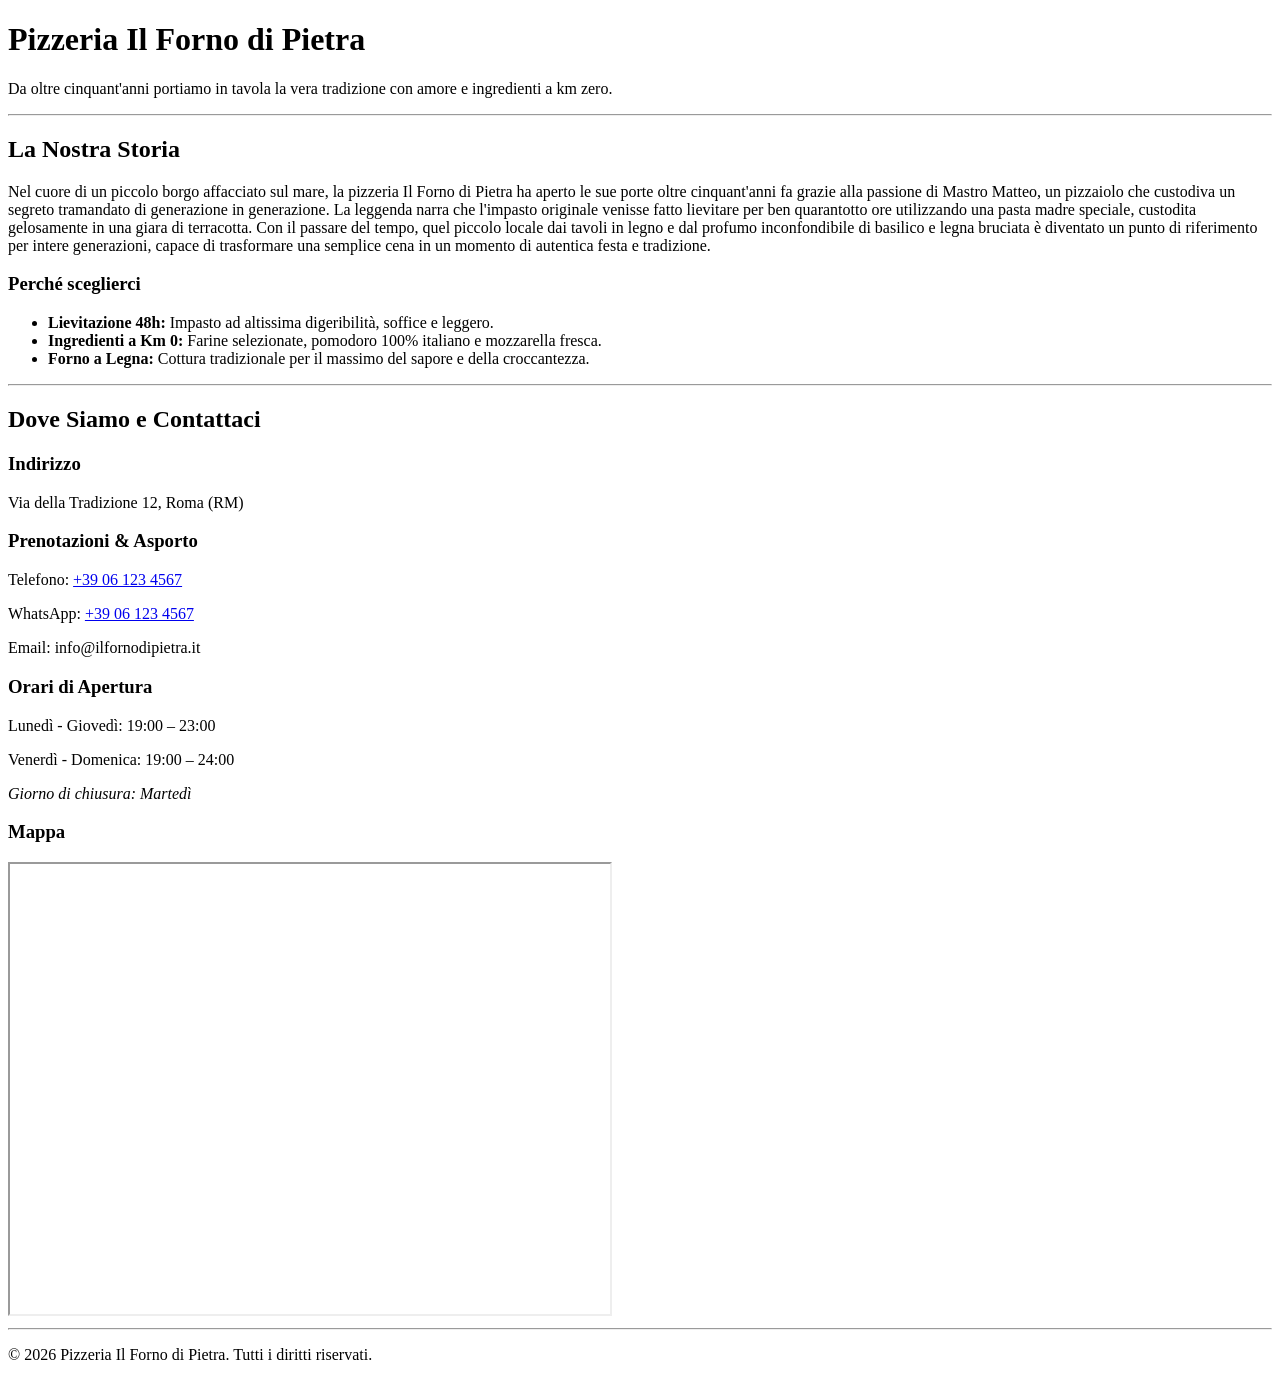
==== chisiamo.html @ 47b3f4b8 "Add files via upload Ho impostato il body in questo modo, attendo feedback." ====
<!DOCTYPE html>
<html>
	<head>
	<meta charset="utf-8">
	<title>Chi Siamo</title>
	<link rel="stylesheet" href="./index.css">
	</head>
	<body>
	<h1>Pizzeria Il Forno di Pietra</h1>
	<p>Da oltre cinquant'anni portiamo in tavola la vera tradizione con amore e ingredienti a km zero.</p>

	<hr>
	
	<h2>La Nostra Storia</h2>
	<p>
		Nel cuore di un piccolo borgo affacciato sul mare, la pizzeria Il Forno di Pietra ha aperto le sue porte oltre cinquant'anni fa grazie alla passione di Mastro Matteo, un pizzaiolo che custodiva un segreto tramandato di generazione in generazione. La leggenda narra che l'impasto originale venisse fatto lievitare per ben quarantotto ore utilizzando una pasta madre speciale, custodita gelosamente in una giara di terracotta. Con il passare del tempo, quel piccolo locale dai tavoli in legno e dal profumo inconfondibile di basilico e legna bruciata è diventato un punto di riferimento per intere generazioni, capace di trasformare una semplice cena in un momento di autentica festa e tradizione.
	</p>
	  <h3>Perché sceglierci</h3>
	  <ul>
		<li><strong>Lievitazione 48h:</strong> Impasto ad altissima digeribilità, soffice e leggero.</li>
		<li><strong>Ingredienti a Km 0:</strong> Farine selezionate, pomodoro 100% italiano e mozzarella fresca.</li>
		<li><strong>Forno a Legna:</strong> Cottura tradizionale per il massimo del sapore e della croccantezza.</li>
	  </ul>

	  <hr>
	  
	  <h2>Dove Siamo e Contattaci</h2>

	  <h3>Indirizzo</h3>
	  <p>Via della Tradizione 12, Roma (RM)</p>

	  <h3>Prenotazioni & Asporto</h3>
	  <p>Telefono: <a href="tel:+39061234567">+39 06 123 4567</a></p>
	  <p>WhatsApp: <a href="https://wa.me/39061234567">+39 06 123 4567</a></p>
	  <p>Email: info@ilfornodipietra.it</p>

	  <h3>Orari di Apertura</h3>
	  <p>Lunedì - Giovedì: 19:00 – 23:00</p>
	  <p>Venerdì - Domenica: 19:00 – 24:00</p>
	  <p><em>Giorno di chiusura: Martedì</em></p>

	  <h3>Mappa</h3>
	  <iframe 
		src="https://www.google.com/maps/embed?pb=!1m18!1m12!1m3!1d2969.886022833116!2d12.4922309!3d41.8902102!2m3!1f0!2f0!3f0!3m2!1i1024!2i768!4f13.1!3m3!1m2!1s0x132f61b6532013ad%3A0x28f10dd4090b8480!2sColosseo!5e0!3m2!1sit!2sit!4v1680000000000!5m2!1sit!2sit" 
		width="600" 
		height="450" 
		loading="lazy">
	  </iframe>

	  <hr>

	  <p>&copy; 2026 Pizzeria Il Forno di Pietra. Tutti i diritti riservati.</p>
	
	</body>
</html>
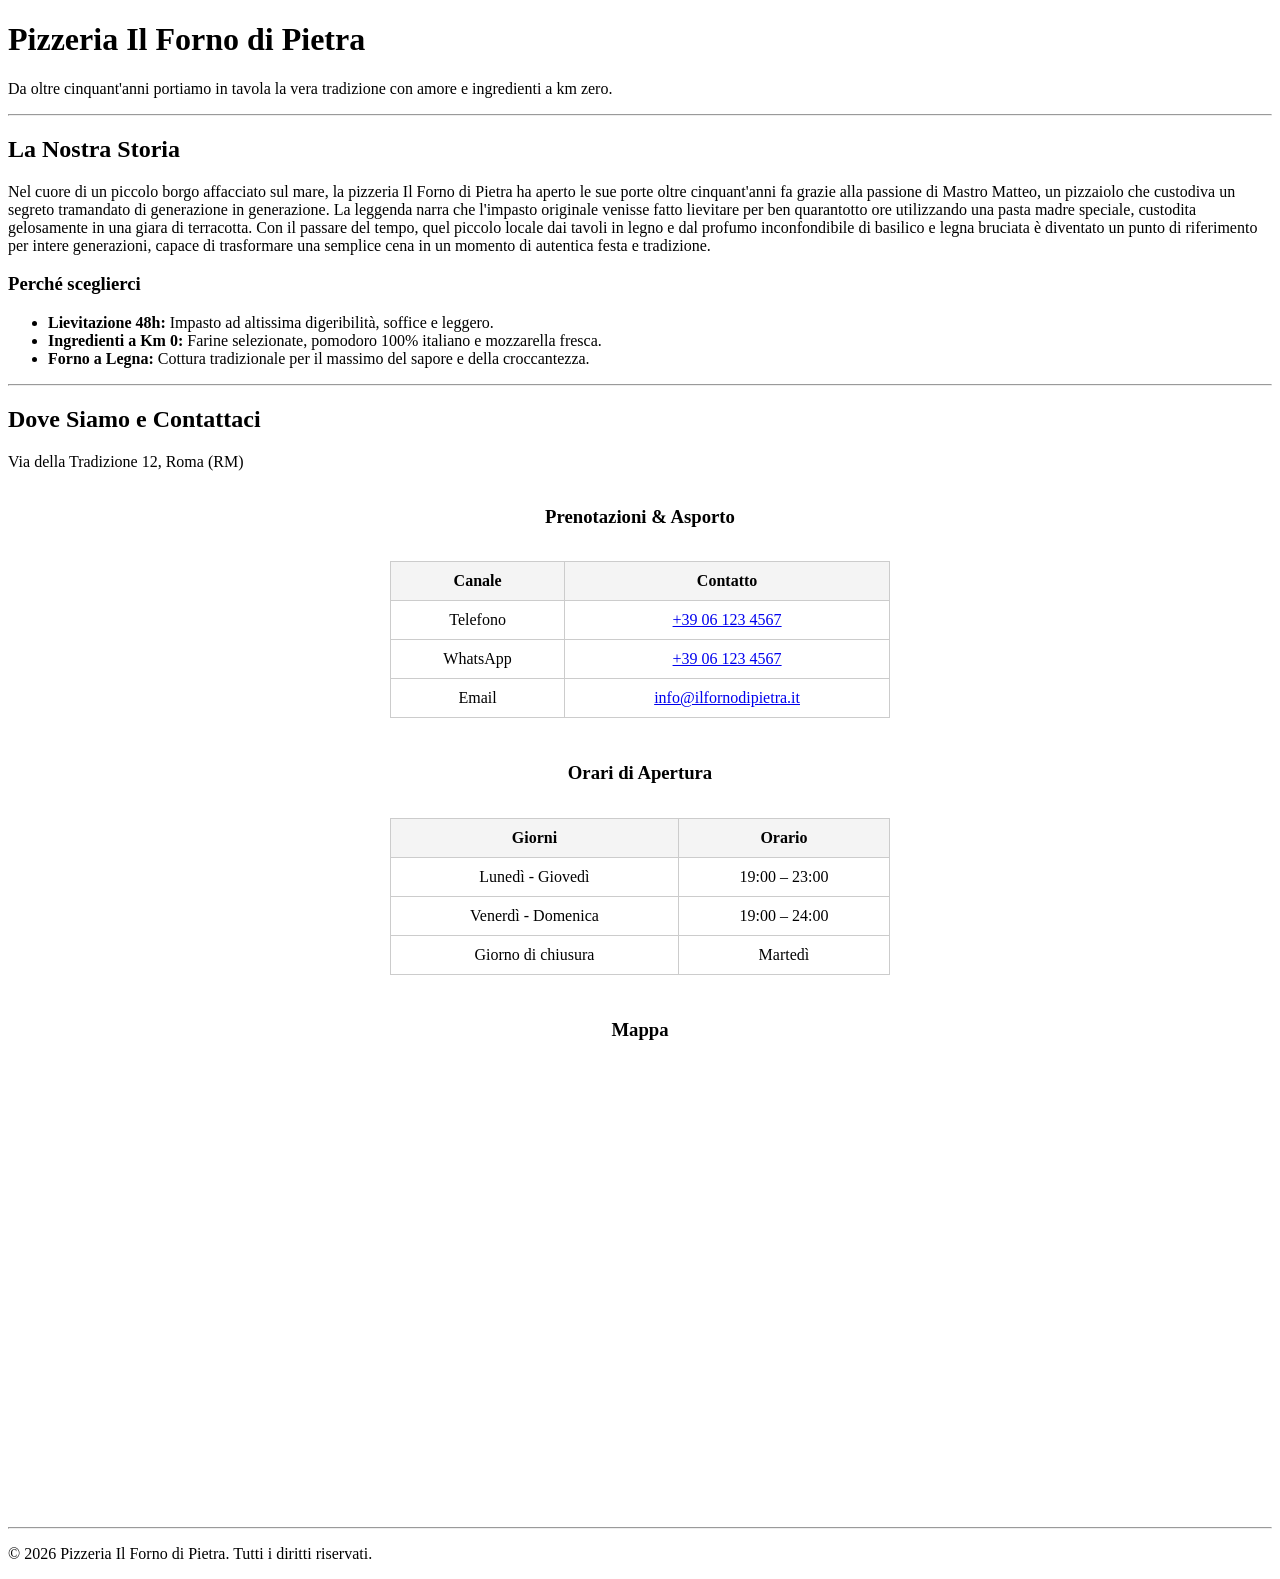
==== commit 78fb7385: "Update 'Chi Siamo' layout e  il contenuto Aggiunte le tabelle dei contatti e degli orari di apertura" ====
--- a/chisiamo.html
+++ b/chisiamo.html
@@ -1,55 +1,126 @@
 <!DOCTYPE html>
-<html>
+<html lang="it">
 	<head>
-	<meta charset="utf-8">
-	<title>Chi Siamo</title>
-	<link rel="stylesheet" href="./index.css">
+		<meta charset="utf-8">
+		<title>Chi Siamo</title>
+		<link rel="stylesheet" href="./index.css">
+		<style>
+			.center-content {
+				display: flex;
+				flex-direction: column;
+				align-items: center;
+				text-align: center;
+			}
+
+			table {
+				border-collapse: collapse;
+				margin: 15px 0 25px 0;
+				width: 100%;
+				max-width: 500px;
+			}
+
+			th, td {
+				border: 1px solid #ccc;
+				padding: 10px;
+				text-align: center;
+			}
+
+			th {
+				background-color: #f4f4f4;
+			}
+
+			iframe {
+				border: 0;
+				margin-top: 10px;
+			}
+		</style>
 	</head>
 	<body>
-	<h1>Pizzeria Il Forno di Pietra</h1>
-	<p>Da oltre cinquant'anni portiamo in tavola la vera tradizione con amore e ingredienti a km zero.</p>
+		<h1>Pizzeria Il Forno di Pietra</h1>
+		<p>Da oltre cinquant'anni portiamo in tavola la vera tradizione con amore e ingredienti a km zero.</p>
 
-	<hr>
-	
-	<h2>La Nostra Storia</h2>
-	<p>
-		Nel cuore di un piccolo borgo affacciato sul mare, la pizzeria Il Forno di Pietra ha aperto le sue porte oltre cinquant'anni fa grazie alla passione di Mastro Matteo, un pizzaiolo che custodiva un segreto tramandato di generazione in generazione. La leggenda narra che l'impasto originale venisse fatto lievitare per ben quarantotto ore utilizzando una pasta madre speciale, custodita gelosamente in una giara di terracotta. Con il passare del tempo, quel piccolo locale dai tavoli in legno e dal profumo inconfondibile di basilico e legna bruciata è diventato un punto di riferimento per intere generazioni, capace di trasformare una semplice cena in un momento di autentica festa e tradizione.
-	</p>
-	  <h3>Perché sceglierci</h3>
-	  <ul>
-		<li><strong>Lievitazione 48h:</strong> Impasto ad altissima digeribilità, soffice e leggero.</li>
-		<li><strong>Ingredienti a Km 0:</strong> Farine selezionate, pomodoro 100% italiano e mozzarella fresca.</li>
-		<li><strong>Forno a Legna:</strong> Cottura tradizionale per il massimo del sapore e della croccantezza.</li>
-	  </ul>
+		<hr>
+		
+		<h2>La Nostra Storia</h2>
+		<p>
+			Nel cuore di un piccolo borgo affacciato sul mare, la pizzeria Il Forno di Pietra ha aperto le sue porte oltre cinquant'anni fa grazie alla passione di Mastro Matteo, un pizzaiolo che custodiva un segreto tramandato di generazione in generazione. La leggenda narra che l'impasto originale venisse fatto lievitare per ben quarantotto ore utilizzando una pasta madre speciale, custodita gelosamente in una giara di terracotta. Con il passare del tempo, quel piccolo locale dai tavoli in legno e dal profumo inconfondibile di basilico e legna bruciata è diventato un punto di riferimento per intere generazioni, capace di trasformare una semplice cena in un momento di autentica festa e tradizione.
+		</p>
 
-	  <hr>
-	  
-	  <h2>Dove Siamo e Contattaci</h2>
+		<h3>Perché sceglierci</h3>
+		<ul>
+			<li><strong>Lievitazione 48h:</strong> Impasto ad altissima digeribilità, soffice e leggero.</li>
+			<li><strong>Ingredienti a Km 0:</strong> Farine selezionate, pomodoro 100% italiano e mozzarella fresca.</li>
+			<li><strong>Forno a Legna:</strong> Cottura tradizionale per il massimo del sapore e della croccantezza.</li>
+		</ul>
 
-	  <h3>Indirizzo</h3>
-	  <p>Via della Tradizione 12, Roma (RM)</p>
+		<hr>
+		
+		<h2>Dove Siamo e Contattaci</h2>
+		<p>Via della Tradizione 12, Roma (RM)</p>
 
-	  <h3>Prenotazioni & Asporto</h3>
-	  <p>Telefono: <a href="tel:+39061234567">+39 06 123 4567</a></p>
-	  <p>WhatsApp: <a href="https://wa.me/39061234567">+39 06 123 4567</a></p>
-	  <p>Email: info@ilfornodipietra.it</p>
+		<div class="center-content">
+			<!-- Tabella Contatti -->
+			<h3>Prenotazioni &amp; Asporto</h3>
+			<table>
+				<thead>
+					<tr>
+						<th>Canale</th>
+						<th>Contatto</th>
+					</tr>
+				</thead>
+				<tbody>
+					<tr>
+						<td>Telefono</td>
+						<td><a href="tel:+39061234567">+39 06 123 4567</a></td>
+					</tr>
+					<tr>
+						<td>WhatsApp</td>
+						<td><a href="https://wa.me/39061234567">+39 06 123 4567</a></td>
+					</tr>
+					<tr>
+						<td>Email</td>
+						<td><a href="mailto:info@ilfornodipietra.it">info@ilfornodipietra.it</a></td>
+					</tr>
+				</tbody>
+			</table>
 
-	  <h3>Orari di Apertura</h3>
-	  <p>Lunedì - Giovedì: 19:00 – 23:00</p>
-	  <p>Venerdì - Domenica: 19:00 – 24:00</p>
-	  <p><em>Giorno di chiusura: Martedì</em></p>
+			<!-- Tabella Orari -->
+			<h3>Orari di Apertura</h3>
+			<table>
+				<thead>
+					<tr>
+						<th>Giorni</th>
+						<th>Orario</th>
+					</tr>
+				</thead>
+				<tbody>
+					<tr>
+						<td>Lunedì - Giovedì</td>
+						<td>19:00 – 23:00</td>
+					</tr>
+					<tr>
+						<td>Venerdì - Domenica</td>
+						<td>19:00 – 24:00</td>
+					</tr>
+					<tr>
+						<td>Giorno di chiusura</td>
+						<td>Martedì</td>
+					</tr>
+				</tbody>
+			</table>
 
-	  <h3>Mappa</h3>
-	  <iframe 
-		src="https://www.google.com/maps/embed?pb=!1m18!1m12!1m3!1d2969.886022833116!2d12.4922309!3d41.8902102!2m3!1f0!2f0!3f0!3m2!1i1024!2i768!4f13.1!3m3!1m2!1s0x132f61b6532013ad%3A0x28f10dd4090b8480!2sColosseo!5e0!3m2!1sit!2sit!4v1680000000000!5m2!1sit!2sit" 
-		width="600" 
-		height="450" 
-		loading="lazy">
-	  </iframe>
+			<!-- Mappa Centrata -->
+			<h3>Mappa</h3>
+			<iframe 
+				src="https://www.google.com/maps/embed?pb=!1m18!1m12!1m3!1d2969.886022833116!2d12.4922309!3d41.8902102!2m3!1f0!2f0!3f0!3m2!1i1024!2i768!4f13.1!3m3!1m2!1s0x132f61b6532013ad%3A0x28f10dd4090b8480!2sColosseo!5e0!3m2!1sit!2sit!4v1680000000000!5m2!1sit!2sit" 
+				width="600" 
+				height="450" 
+				loading="lazy">
+			</iframe>
+		</div>
 
-	  <hr>
+		<hr>
 
-	  <p>&copy; 2026 Pizzeria Il Forno di Pietra. Tutti i diritti riservati.</p>
-	
+		<p>&copy; 2026 Pizzeria Il Forno di Pietra. Tutti i diritti riservati.</p>
 	</body>
 </html>
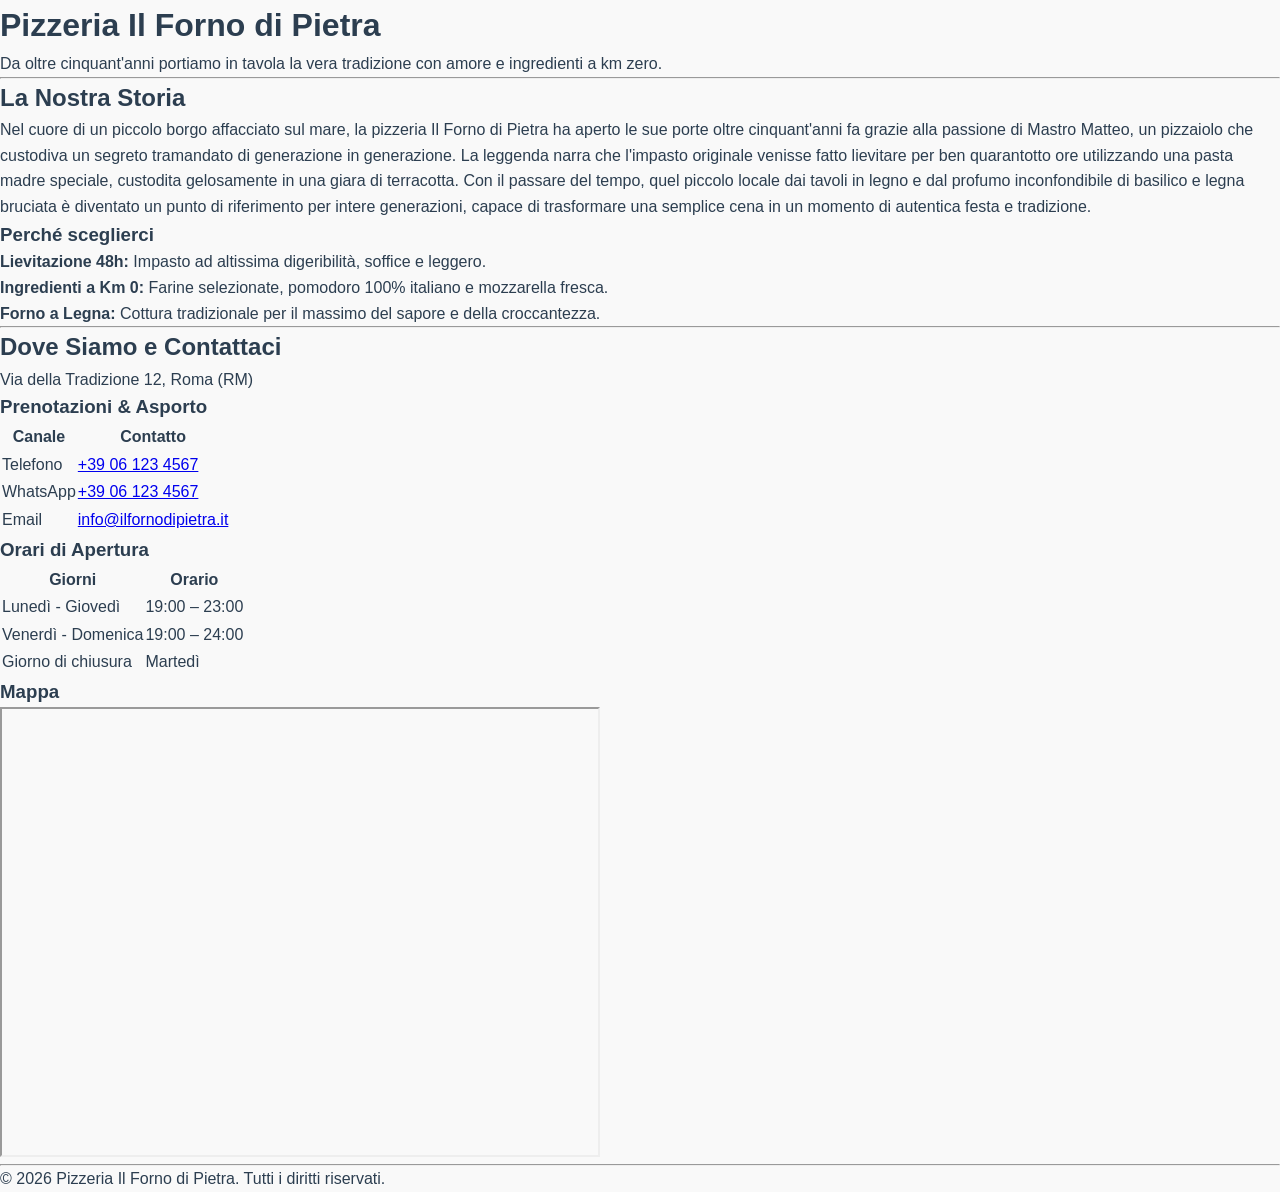
==== commit ce4a4467: "Refactor chisiamo.html for better organization Updated the chisiamo.html file to improve structure a" ====
--- a/chisiamo.html
+++ b/chisiamo.html
@@ -3,37 +3,8 @@
 	<head>
 		<meta charset="utf-8">
 		<title>Chi Siamo</title>
-		<link rel="stylesheet" href="./index.css">
-		<style>
-			.center-content {
-				display: flex;
-				flex-direction: column;
-				align-items: center;
-				text-align: center;
-			}
-
-			table {
-				border-collapse: collapse;
-				margin: 15px 0 25px 0;
-				width: 100%;
-				max-width: 500px;
-			}
-
-			th, td {
-				border: 1px solid #ccc;
-				padding: 10px;
-				text-align: center;
-			}
-
-			th {
-				background-color: #f4f4f4;
-			}
-
-			iframe {
-				border: 0;
-				margin-top: 10px;
-			}
-		</style>
+		<link rel="stylesheet" href="./style.css">
+		
 	</head>
 	<body>
 		<h1>Pizzeria Il Forno di Pietra</h1>
--- a/style.css
+++ b/style.css
@@ -0,0 +1,177 @@
+:root {
+    --primary-color: #d35400;
+    --dark-color: #2c3e50;
+    --light-color: #f9f9f9;
+    --accent-color: #e67e22;
+}
+
+* {
+    margin: 0;
+    padding: 0;
+    box-sizing: border-box;
+    font-family: 'Segoe UI', Tahoma, Geneva, Verdana, sans-serif;
+}
+
+body {
+    background-color: var(--light-color);
+    color: var(--dark-color);
+    line-height: 1.6;
+}
+
+header {
+    background-color: #fff;
+    box-shadow: 0 2px 5px rgba(0,0,0,0.1);
+    position: sticky;
+    top: 0;
+    z-index: 1000;
+}
+
+.navbar {
+    max-width: 1200px;
+    margin: 0 auto;
+    display: flex;
+    justify-content: space-between;
+    align-items: center;
+    padding: 20px;
+}
+
+.logo {
+    font-size: 1.5rem;
+    font-weight: bold;
+    color: var(--primary-color);
+}
+
+.nav-links {
+    list-style: none;
+    display: flex;
+    gap: 20px;
+}
+
+.nav-links a {
+    text-decoration: none;
+    color: var(--dark-color);
+    font-weight: 600;
+    transition: color 0.3s;
+}
+
+.nav-links a:hover {
+    color: var(--primary-color);
+}
+
+.hero {
+    background: linear-gradient(rgba(0,0,0,0.5), rgba(0,0,0,0.5)), url('https://images.unsplash.com/photo-1513104890138-7c749659a591?auto=format&fit=crop&w=1200&q=80') no-repeat center center/cover;
+    height: 80vh;
+    display: flex;
+    flex-direction: column;
+    justify-content: center;
+    align-items: center;
+    text-align: center;
+    color: white;
+    padding: 0 20px;
+}
+
+.hero h1 {
+    font-size: 3rem;
+    margin-bottom: 15px;
+    text-shadow: 2px 2px 4px rgba(0,0,0,0.6);
+}
+
+.hero p {
+    font-size: 1.2rem;
+    margin-bottom: 30px;
+    max-width: 600px;
+}
+
+.btn {
+    background-color: var(--primary-color);
+    color: white;
+    padding: 12px 30px;
+    border: none;
+    border-radius: 25px;
+    font-size: 1rem;
+    font-weight: bold;
+    cursor: pointer;
+    text-decoration: none;
+    transition: background 0.3s;
+}
+
+.btn:hover {
+    background-color: var(--accent-color);
+}
+
+section {
+    padding: 60px 20px;
+    max-width: 1200px;
+    margin: 0 auto;
+}
+
+.section-title {
+    text-align: center;
+    font-size: 2.2rem;
+    margin-bottom: 40px;
+    color: var(--dark-color);
+}
+
+.menu-grid {
+    display: grid;
+    grid-template-columns: repeat(auto-fit, minmax(280px, 1fr));
+    gap: 30px;
+}
+
+.menu-card {
+    background: white;
+    border-radius: 8px;
+    overflow: hidden;
+    box-shadow: 0 4px 10px rgba(0,0,0,0.05);
+    transition: transform 0.3s;
+}
+
+.menu-card:hover {
+    transform: translateY(-5px);
+}
+
+.menu-card img {
+    width: 100%;
+    height: 200px;
+    object-fit: cover;
+}
+
+.menu-card-content {
+    padding: 20px;
+}
+
+.menu-card-content h3 {
+    margin-bottom: 10px;
+    color: var(--primary-color);
+}
+
+.price {
+    font-weight: bold;
+    color: var(--accent-color);
+    margin-top: 10px;
+    display: block;
+}
+
+.about {
+    background-color: #fff;
+    text-align: center;
+    padding: 80px 20px;
+}
+
+.about p {
+    max-width: 800px;
+    margin: 0 auto;
+    font-size: 1.1rem;
+    color: #555;
+}
+
+footer {
+    background-color: var(--dark-color);
+    color: white;
+    text-align: center;
+    padding: 40px 20px;
+}
+
+footer p {
+    margin-bottom: 10px;
+}
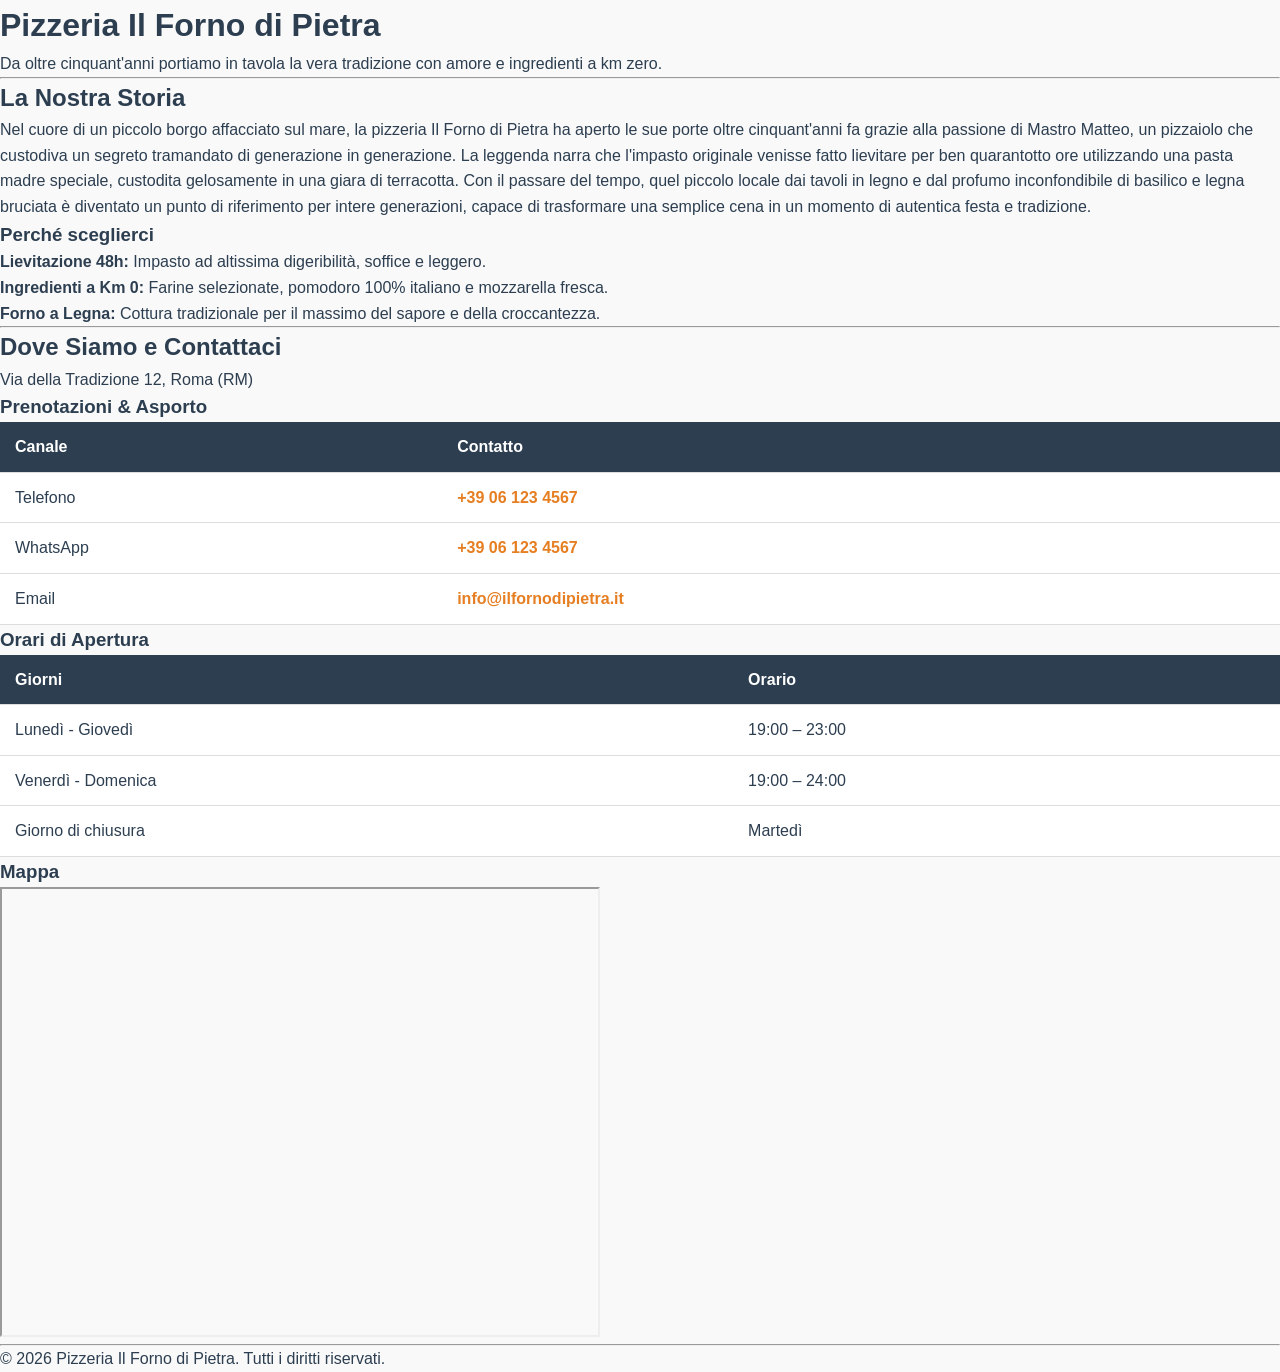
==== commit 5000c1ee: "Implemento in chisiamo.html lo stile della pagina con CSS Aggiunti stili CSS per migliorare il layou" ====
--- a/chisiamo.html
+++ b/chisiamo.html
@@ -3,7 +3,224 @@
 	<head>
 		<meta charset="utf-8">
 		<title>Chi Siamo</title>
-		<link rel="stylesheet" href="./style.css">
+		<style>
+			:root {
+			    --primary-color: #d35400;
+			    --dark-color: #2c3e50;
+			    --light-color: #f9f9f9;
+			    --accent-color: #e67e22;
+			}
+			
+			* {
+			    margin: 0;
+			    padding: 0;
+			    box-sizing: border-box;
+			    font-family: 'Segoe UI', Tahoma, Geneva, Verdana, sans-serif;
+			}
+			
+			body {
+			    background-color: var(--light-color);
+			    color: var(--dark-color);
+			    line-height: 1.6;
+			}
+			
+			/* Header & Navbar */
+			header {
+			    background-color: #fff;
+			    box-shadow: 0 2px 5px rgba(0,0,0,0.1);
+			    position: sticky;
+			    top: 0;
+			    z-index: 1000;
+			}
+			
+			.navbar {
+			    max-width: 1200px;
+			    margin: 0 auto;
+			    display: flex;
+			    justify-content: space-between;
+			    align-items: center;
+			    padding: 20px;
+			}
+			
+			.logo {
+			    font-size: 1.5rem;
+			    font-weight: bold;
+			    color: var(--primary-color);
+			}
+			
+			.nav-links {
+			    list-style: none;
+			    display: flex;
+			    gap: 20px;
+			}
+			
+			.nav-links a {
+			    text-decoration: none;
+			    color: var(--dark-color);
+			    font-weight: 600;
+			    transition: color 0.3s;
+			}
+			
+			.nav-links a:hover {
+			    color: var(--primary-color);
+			}
+			.hero {
+			    background: linear-gradient(rgba(0,0,0,0.6), rgba(0,0,0,0.6)), 
+			                url('https://images.unsplash.com/photo-1513104890138-7c749659a591?auto=format&fit=crop&w=1200&q=80') 
+			                no-repeat center center/cover;
+			    height: 60vh;
+			    display: flex;
+			    flex-direction: column;
+			    justify-content: center;
+			    align-items: center;
+			    text-align: center;
+			    color: white;
+			    padding: 0 20px;
+			}
+			
+			.hero h1 {
+			    font-size: 3rem;
+			    margin-bottom: 15px;
+			    text-shadow: 2px 2px 4px rgba(0,0,0,0.6);
+			}
+			
+			.hero p {
+			    font-size: 1.3rem;
+			    max-width: 600px;
+			}
+			
+			/* Sezioni Contenuto */
+			section {
+			    padding: 60px 20px;
+			    max-width: 1200px;
+			    margin: 0 auto;
+			}
+			
+			.section-title {
+			    text-align: center;
+			    font-size: 2.2rem;
+			    margin-bottom: 30px;
+			    color: var(--dark-color);
+			}
+			
+			/* Stili specifici Chi Siamo */
+			.story-text {
+			    font-size: 1.1rem;
+			    color: #555;
+			    text-align: justify;
+			    margin-bottom: 40px;
+			    background: white;
+			    padding: 30px;
+			    border-radius: 8px;
+			    box-shadow: 0 4px 10px rgba(0,0,0,0.05);
+			}
+			
+			.features-list {
+			    list-style: none;
+			    display: grid;
+			    grid-template-columns: repeat(auto-fit, minmax(280px, 1fr));
+			    gap: 20px;
+			    margin-top: 20px;
+			}
+			
+			.features-list li {
+			    background: white;
+			    padding: 20px;
+			    border-radius: 8px;
+			    box-shadow: 0 4px 10px rgba(0,0,0,0.05);
+			    border-left: 4px solid var(--primary-color);
+			}
+			
+			.features-list strong {
+			    color: var(--primary-color);
+			    display: block;
+			    margin-bottom: 5px;
+			    font-size: 1.1rem;
+			}
+			
+			.contacts-section {
+			    background-color: white;
+			    border-radius: 8px;
+			    box-shadow: 0 4px 10px rgba(0,0,0,0.05);
+			    padding: 40px 20px;
+			    margin-top: 40px;
+			}
+			
+			.address-info {
+			    text-align: center;
+			    font-size: 1.2rem;
+			    font-weight: 600;
+			    margin-bottom: 40px;
+			    color: var(--primary-color);
+			}
+			
+			.tables-grid {
+			    display: grid;
+			    grid-template-columns: repeat(auto-fit, minmax(300px, 1fr));
+			    gap: 30px;
+			    margin-bottom: 40px;
+			}
+			
+			.table-wrapper h3 {
+			    margin-bottom: 15px;
+			    color: var(--primary-color);
+			    text-align: center;
+			}
+			
+			table {
+			    width: 100%;
+			    border-collapse: collapse;
+			    background: white;
+			}
+			
+			th, td {
+			    padding: 12px 15px;
+			    text-align: left;
+			    border-bottom: 1px solid #ddd;
+			}
+			
+			th {
+			    background-color: var(--dark-color);
+			    color: white;
+			}
+			
+			td a {
+			    color: var(--accent-color);
+			    text-decoration: none;
+			    font-weight: bold;
+			}
+			
+			td a:hover {
+			    text-decoration: underline;
+			}
+			
+			.map-container {
+			    text-align: center;
+			    margin-top: 30px;
+			}
+			
+			.map-container h3 {
+			    margin-bottom: 15px;
+			    color: var(--primary-color);
+			}
+			
+			.map-container iframe {
+			    width: 100%;
+			    max-width: 800px;
+			    height: 400px;
+			    border: none;
+			    border-radius: 8px;
+			    box-shadow: 0 4px 10px rgba(0,0,0,0.1);
+			}
+			
+			footer {
+			    background-color: var(--dark-color);
+			    color: white;
+			    text-align: center;
+			    padding: 30px 20px;
+			    margin-top: 60px;
+			}
+		</style>
 		
 	</head>
 	<body>
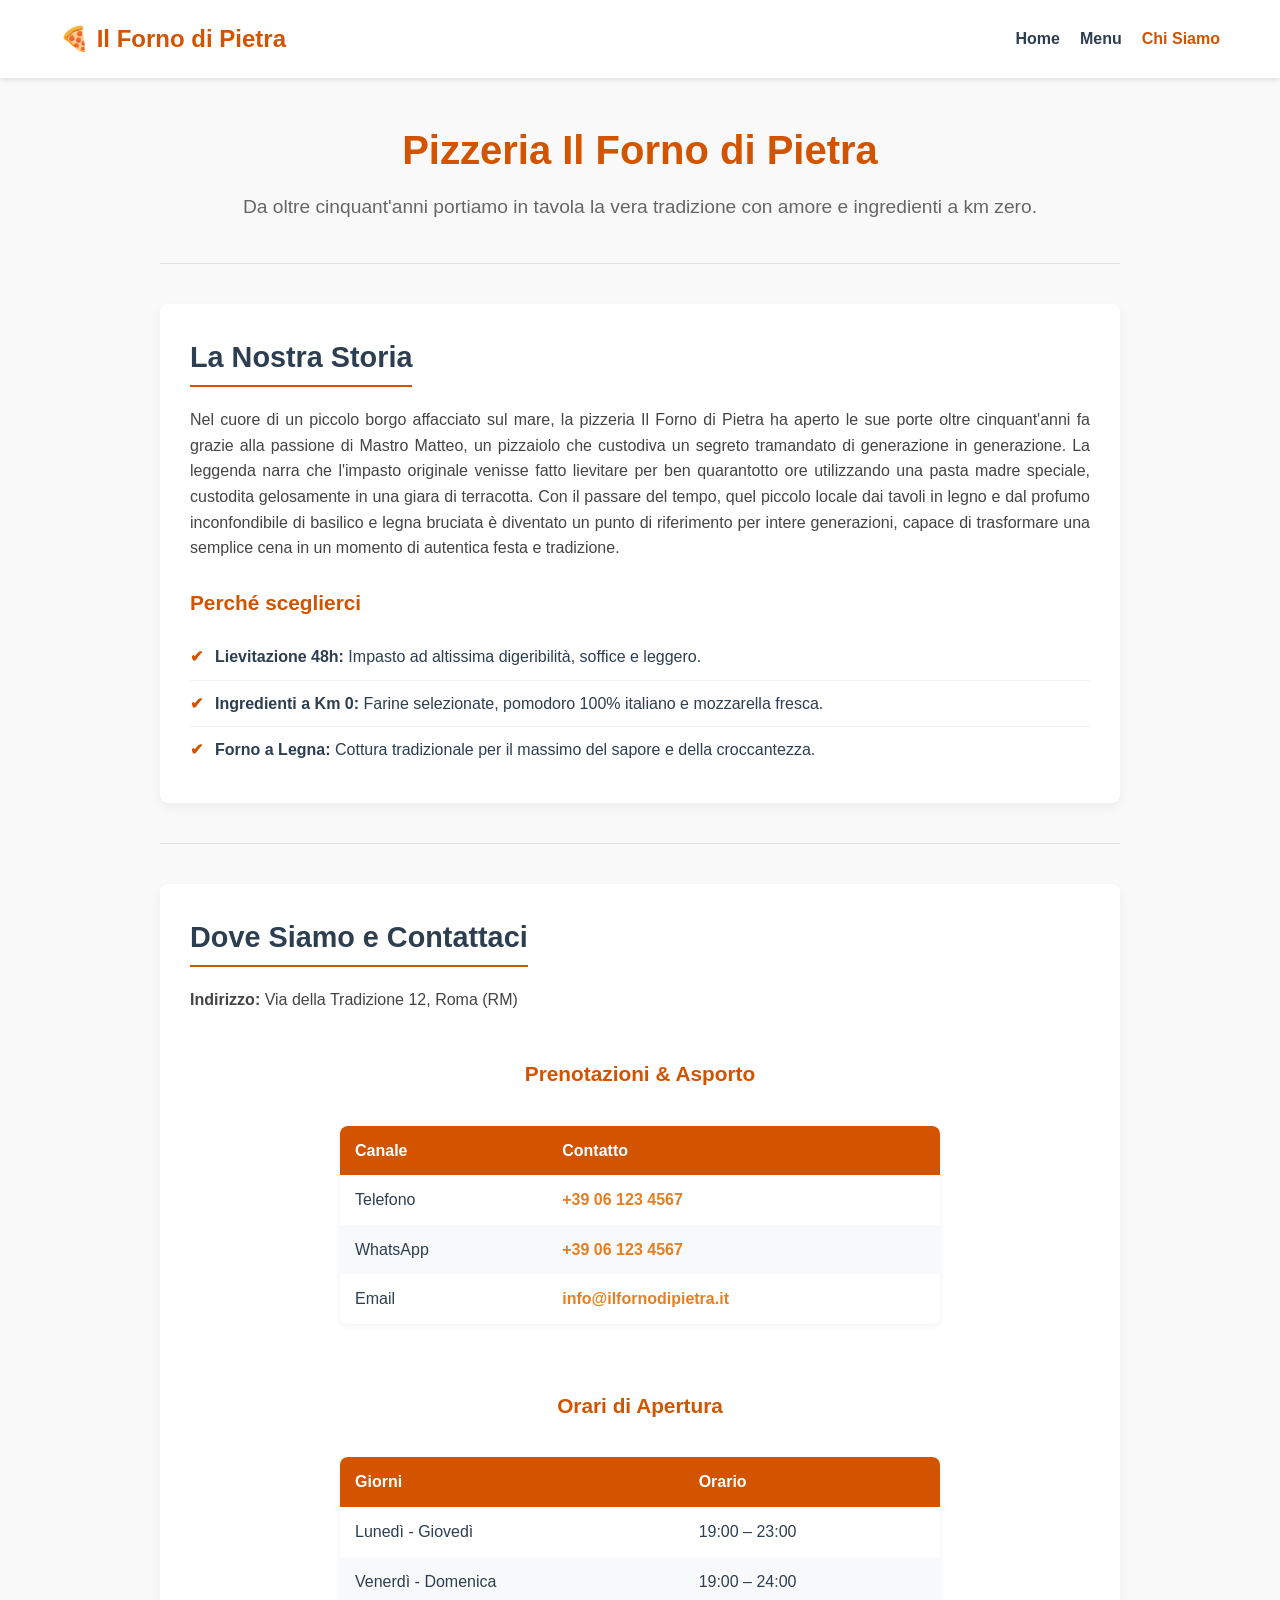
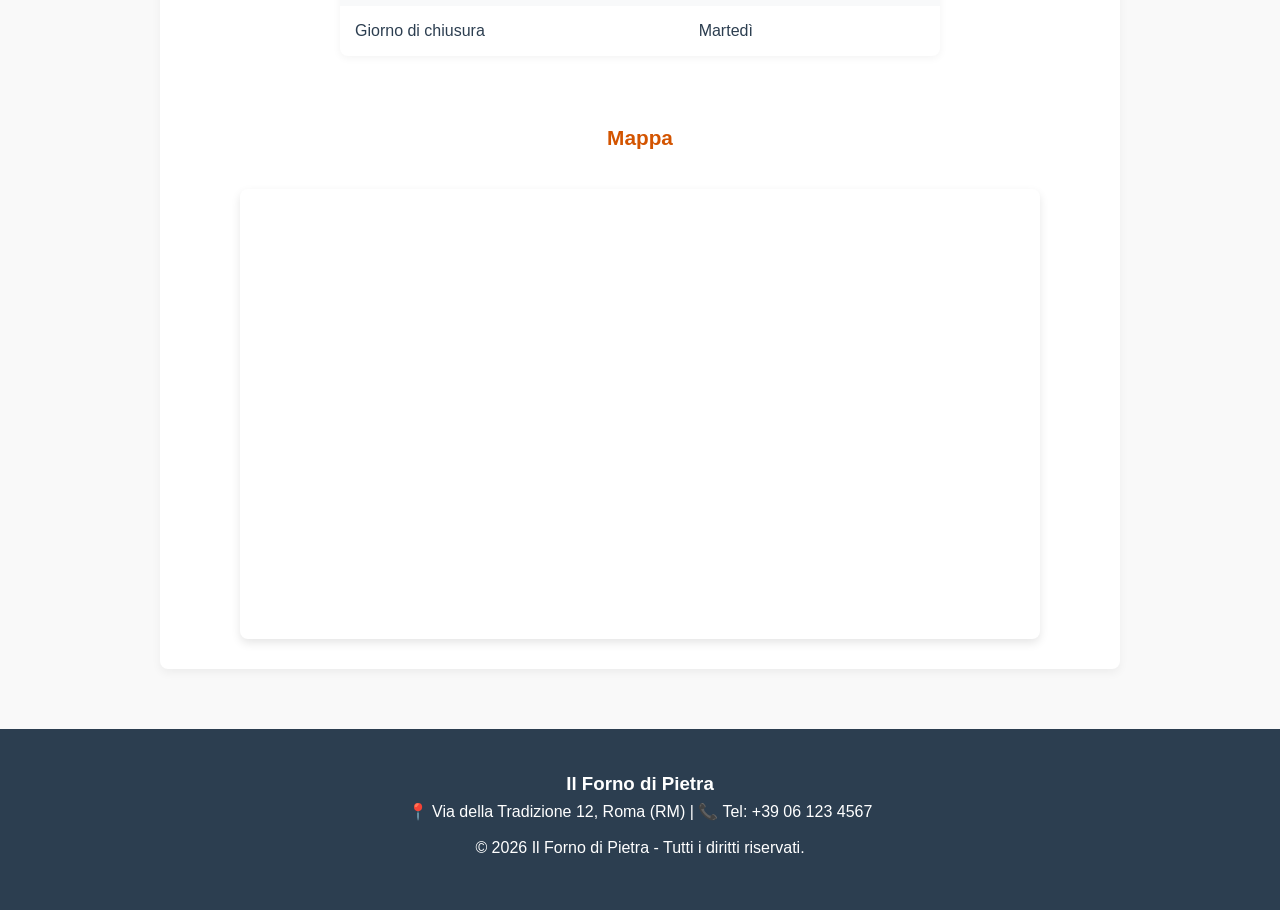
==== commit d00738ba: "Revamp Chi Siamo page with new layout and styles Updated the Chi Siamo page with new styles and cont" ====
--- a/chisiamo.html
+++ b/chisiamo.html
@@ -1,314 +1,330 @@
 <!DOCTYPE html>
 <html lang="it">
-	<head>
-		<meta charset="utf-8">
-		<title>Chi Siamo</title>
-		<style>
-			:root {
-			    --primary-color: #d35400;
-			    --dark-color: #2c3e50;
-			    --light-color: #f9f9f9;
-			    --accent-color: #e67e22;
-			}
-			
-			* {
-			    margin: 0;
-			    padding: 0;
-			    box-sizing: border-box;
-			    font-family: 'Segoe UI', Tahoma, Geneva, Verdana, sans-serif;
-			}
-			
-			body {
-			    background-color: var(--light-color);
-			    color: var(--dark-color);
-			    line-height: 1.6;
-			}
-			
-			/* Header & Navbar */
-			header {
-			    background-color: #fff;
-			    box-shadow: 0 2px 5px rgba(0,0,0,0.1);
-			    position: sticky;
-			    top: 0;
-			    z-index: 1000;
-			}
-			
-			.navbar {
-			    max-width: 1200px;
-			    margin: 0 auto;
-			    display: flex;
-			    justify-content: space-between;
-			    align-items: center;
-			    padding: 20px;
-			}
-			
-			.logo {
-			    font-size: 1.5rem;
-			    font-weight: bold;
-			    color: var(--primary-color);
-			}
-			
-			.nav-links {
-			    list-style: none;
-			    display: flex;
-			    gap: 20px;
-			}
-			
-			.nav-links a {
-			    text-decoration: none;
-			    color: var(--dark-color);
-			    font-weight: 600;
-			    transition: color 0.3s;
-			}
-			
-			.nav-links a:hover {
-			    color: var(--primary-color);
-			}
-			.hero {
-			    background: linear-gradient(rgba(0,0,0,0.6), rgba(0,0,0,0.6)), 
-			                url('https://images.unsplash.com/photo-1513104890138-7c749659a591?auto=format&fit=crop&w=1200&q=80') 
-			                no-repeat center center/cover;
-			    height: 60vh;
-			    display: flex;
-			    flex-direction: column;
-			    justify-content: center;
-			    align-items: center;
-			    text-align: center;
-			    color: white;
-			    padding: 0 20px;
-			}
-			
-			.hero h1 {
-			    font-size: 3rem;
-			    margin-bottom: 15px;
-			    text-shadow: 2px 2px 4px rgba(0,0,0,0.6);
-			}
-			
-			.hero p {
-			    font-size: 1.3rem;
-			    max-width: 600px;
-			}
-			
-			/* Sezioni Contenuto */
-			section {
-			    padding: 60px 20px;
-			    max-width: 1200px;
-			    margin: 0 auto;
-			}
-			
-			.section-title {
-			    text-align: center;
-			    font-size: 2.2rem;
-			    margin-bottom: 30px;
-			    color: var(--dark-color);
-			}
-			
-			/* Stili specifici Chi Siamo */
-			.story-text {
-			    font-size: 1.1rem;
-			    color: #555;
-			    text-align: justify;
-			    margin-bottom: 40px;
-			    background: white;
-			    padding: 30px;
-			    border-radius: 8px;
-			    box-shadow: 0 4px 10px rgba(0,0,0,0.05);
-			}
-			
-			.features-list {
-			    list-style: none;
-			    display: grid;
-			    grid-template-columns: repeat(auto-fit, minmax(280px, 1fr));
-			    gap: 20px;
-			    margin-top: 20px;
-			}
-			
-			.features-list li {
-			    background: white;
-			    padding: 20px;
-			    border-radius: 8px;
-			    box-shadow: 0 4px 10px rgba(0,0,0,0.05);
-			    border-left: 4px solid var(--primary-color);
-			}
-			
-			.features-list strong {
-			    color: var(--primary-color);
-			    display: block;
-			    margin-bottom: 5px;
-			    font-size: 1.1rem;
-			}
-			
-			.contacts-section {
-			    background-color: white;
-			    border-radius: 8px;
-			    box-shadow: 0 4px 10px rgba(0,0,0,0.05);
-			    padding: 40px 20px;
-			    margin-top: 40px;
-			}
-			
-			.address-info {
-			    text-align: center;
-			    font-size: 1.2rem;
-			    font-weight: 600;
-			    margin-bottom: 40px;
-			    color: var(--primary-color);
-			}
-			
-			.tables-grid {
-			    display: grid;
-			    grid-template-columns: repeat(auto-fit, minmax(300px, 1fr));
-			    gap: 30px;
-			    margin-bottom: 40px;
-			}
-			
-			.table-wrapper h3 {
-			    margin-bottom: 15px;
-			    color: var(--primary-color);
-			    text-align: center;
-			}
-			
-			table {
-			    width: 100%;
-			    border-collapse: collapse;
-			    background: white;
-			}
-			
-			th, td {
-			    padding: 12px 15px;
-			    text-align: left;
-			    border-bottom: 1px solid #ddd;
-			}
-			
-			th {
-			    background-color: var(--dark-color);
-			    color: white;
-			}
-			
-			td a {
-			    color: var(--accent-color);
-			    text-decoration: none;
-			    font-weight: bold;
-			}
-			
-			td a:hover {
-			    text-decoration: underline;
-			}
-			
-			.map-container {
-			    text-align: center;
-			    margin-top: 30px;
-			}
-			
-			.map-container h3 {
-			    margin-bottom: 15px;
-			    color: var(--primary-color);
-			}
-			
-			.map-container iframe {
-			    width: 100%;
-			    max-width: 800px;
-			    height: 400px;
-			    border: none;
-			    border-radius: 8px;
-			    box-shadow: 0 4px 10px rgba(0,0,0,0.1);
-			}
-			
-			footer {
-			    background-color: var(--dark-color);
-			    color: white;
-			    text-align: center;
-			    padding: 30px 20px;
-			    margin-top: 60px;
-			}
-		</style>
-		
-	</head>
-	<body>
-		<h1>Pizzeria Il Forno di Pietra</h1>
-		<p>Da oltre cinquant'anni portiamo in tavola la vera tradizione con amore e ingredienti a km zero.</p>
-
-		<hr>
-		
-		<h2>La Nostra Storia</h2>
-		<p>
-			Nel cuore di un piccolo borgo affacciato sul mare, la pizzeria Il Forno di Pietra ha aperto le sue porte oltre cinquant'anni fa grazie alla passione di Mastro Matteo, un pizzaiolo che custodiva un segreto tramandato di generazione in generazione. La leggenda narra che l'impasto originale venisse fatto lievitare per ben quarantotto ore utilizzando una pasta madre speciale, custodita gelosamente in una giara di terracotta. Con il passare del tempo, quel piccolo locale dai tavoli in legno e dal profumo inconfondibile di basilico e legna bruciata è diventato un punto di riferimento per intere generazioni, capace di trasformare una semplice cena in un momento di autentica festa e tradizione.
-		</p>
-
-		<h3>Perché sceglierci</h3>
-		<ul>
-			<li><strong>Lievitazione 48h:</strong> Impasto ad altissima digeribilità, soffice e leggero.</li>
-			<li><strong>Ingredienti a Km 0:</strong> Farine selezionate, pomodoro 100% italiano e mozzarella fresca.</li>
-			<li><strong>Forno a Legna:</strong> Cottura tradizionale per il massimo del sapore e della croccantezza.</li>
-		</ul>
-
-		<hr>
-		
-		<h2>Dove Siamo e Contattaci</h2>
-		<p>Via della Tradizione 12, Roma (RM)</p>
-
-		<div class="center-content">
-			<!-- Tabella Contatti -->
-			<h3>Prenotazioni &amp; Asporto</h3>
-			<table>
-				<thead>
-					<tr>
-						<th>Canale</th>
-						<th>Contatto</th>
-					</tr>
-				</thead>
-				<tbody>
-					<tr>
-						<td>Telefono</td>
-						<td><a href="tel:+39061234567">+39 06 123 4567</a></td>
-					</tr>
-					<tr>
-						<td>WhatsApp</td>
-						<td><a href="https://wa.me/39061234567">+39 06 123 4567</a></td>
-					</tr>
-					<tr>
-						<td>Email</td>
-						<td><a href="mailto:info@ilfornodipietra.it">info@ilfornodipietra.it</a></td>
-					</tr>
-				</tbody>
-			</table>
-
-			<!-- Tabella Orari -->
-			<h3>Orari di Apertura</h3>
-			<table>
-				<thead>
-					<tr>
-						<th>Giorni</th>
-						<th>Orario</th>
-					</tr>
-				</thead>
-				<tbody>
-					<tr>
-						<td>Lunedì - Giovedì</td>
-						<td>19:00 – 23:00</td>
-					</tr>
-					<tr>
-						<td>Venerdì - Domenica</td>
-						<td>19:00 – 24:00</td>
-					</tr>
-					<tr>
-						<td>Giorno di chiusura</td>
-						<td>Martedì</td>
-					</tr>
-				</tbody>
-			</table>
-
-			<!-- Mappa Centrata -->
-			<h3>Mappa</h3>
-			<iframe 
-				src="https://www.google.com/maps/embed?pb=!1m18!1m12!1m3!1d2969.886022833116!2d12.4922309!3d41.8902102!2m3!1f0!2f0!3f0!3m2!1i1024!2i768!4f13.1!3m3!1m2!1s0x132f61b6532013ad%3A0x28f10dd4090b8480!2sColosseo!5e0!3m2!1sit!2sit!4v1680000000000!5m2!1sit!2sit" 
-				width="600" 
-				height="450" 
-				loading="lazy">
-			</iframe>
-		</div>
-
-		<hr>
-
-		<p>&copy; 2026 Pizzeria Il Forno di Pietra. Tutti i diritti riservati.</p>
-	</body>
+<head>
+    <meta charset="utf-8">
+    <meta name="viewport" content="width=device-width, initial-scale=1.0">
+    <title>Chi Siamo | Pizzeria Il Forno di Pietra</title>
+    <style>
+        :root {
+    --primary-color: #d35400;
+    --dark-color: #2c3e50;
+    --light-color: #f9f9f9;
+    --accent-color: #e67e22;
+    --border-color: #e0e0e0;
+}
+
+* {
+    margin: 0;
+    padding: 0;
+    box-sizing: border-box;
+    font-family: 'Segoe UI', Tahoma, Geneva, Verdana, sans-serif;
+}
+
+body {
+    background-color: var(--light-color);
+    color: var(--dark-color);
+    line-height: 1.6;
+}
+
+/* Header & Navbar */
+header {
+    background-color: #fff;
+    box-shadow: 0 2px 5px rgba(0,0,0,0.1);
+    position: sticky;
+    top: 0;
+    z-index: 1000;
+}
+
+.navbar {
+    max-width: 1200px;
+    margin: 0 auto;
+    display: flex;
+    justify-content: space-between;
+    align-items: center;
+    padding: 20px;
+}
+
+.logo {
+    font-size: 1.5rem;
+    font-weight: bold;
+    color: var(--primary-color);
+}
+
+.nav-links {
+    list-style: none;
+    display: flex;
+    gap: 20px;
+}
+
+.nav-links a {
+    text-decoration: none;
+    color: var(--dark-color);
+    font-weight: 600;
+    transition: color 0.3s;
+}
+
+.nav-links a:hover,
+.nav-links a.active {
+    color: var(--primary-color);
+}
+
+/* Contenuto Principale */
+.container {
+    max-width: 1000px;
+    margin: 40px auto;
+    padding: 0 20px;
+}
+
+.page-title {
+    text-align: center;
+    font-size: 2.5rem;
+    color: var(--primary-color);
+    margin-bottom: 10px;
+}
+
+.subtitle {
+    text-align: center;
+    font-size: 1.2rem;
+    color: #666;
+    margin-bottom: 30px;
+}
+
+hr {
+    border: none;
+    height: 1px;
+    background-color: var(--border-color);
+    margin: 40px 0;
+}
+
+/* Sezioni della pagina */
+.content-section {
+    background: #fff;
+    padding: 30px;
+    border-radius: 8px;
+    box-shadow: 0 4px 10px rgba(0,0,0,0.05);
+    margin-bottom: 30px;
+}
+
+.content-section h2 {
+    font-size: 1.8rem;
+    color: var(--dark-color);
+    margin-bottom: 20px;
+    border-bottom: 2px solid var(--primary-color);
+    display: inline-block;
+    padding-bottom: 5px;
+}
+
+.content-section h3 {
+    font-size: 1.3rem;
+    color: var(--primary-color);
+    margin: 25px 0 15px 0;
+}
+
+.content-section p {
+    color: #444;
+    margin-bottom: 15px;
+    text-align: justify;
+}
+
+/* Liste */
+.content-section ul {
+    list-style: none;
+    padding-left: 0;
+}
+
+.content-section ul li {
+    padding: 10px 0;
+    border-bottom: 1px solid #f0f0f0;
+    position: relative;
+    padding-left: 25px;
+}
+
+.content-section ul li::before {
+    content: "✔";
+    color: var(--primary-color);
+    position: absolute;
+    left: 0;
+    font-weight: bold;
+}
+
+.content-section ul li:last-child {
+    border-bottom: none;
+}
+
+/* Tabelle & Mappa */
+.center-content {
+    display: flex;
+    flex-direction: column;
+    align-items: center;
+    gap: 20px;
+    margin-top: 20px;
+}
+
+table {
+    width: 100%;
+    max-width: 600px;
+    border-collapse: collapse;
+    background-color: #fff;
+    border-radius: 8px;
+    overflow: hidden;
+    box-shadow: 0 2px 8px rgba(0,0,0,0.05);
+    margin-bottom: 20px;
+}
+
+th, td {
+    padding: 12px 15px;
+    text-align: left;
+}
+
+th {
+    background-color: var(--primary-color);
+    color: white;
+    font-weight: 600;
+}
+
+tr:nth-child(even) {
+    background-color: #f8f9fa;
+}
+
+tr:hover {
+    background-color: #f1f1f1;
+}
+
+td a {
+    color: var(--accent-color);
+    text-decoration: none;
+    font-weight: 600;
+}
+
+td a:hover {
+    text-decoration: underline;
+}
+
+iframe {
+    width: 100%;
+    max-width: 800px;
+    border: 0;
+    border-radius: 8px;
+    box-shadow: 0 4px 10px rgba(0,0,0,0.1);
+}
+
+/* Footer */
+footer {
+    background-color: var(--dark-color);
+    color: white;
+    text-align: center;
+    padding: 40px 20px;
+    margin-top: 60px;
+}
+
+footer p {
+    margin-bottom: 10px;
+}
+    </style>
+</head>
+<body>
+
+    <header>
+        <nav class="navbar">
+            <div class="logo">🍕 Il Forno di Pietra</div>
+            <ul class="nav-links">
+                <li><a href="./index.html">Home</a></li>
+                <li><a href="./menu.html">Menu</a></li>
+                <li><a href="./chisiamo.html" class="active">Chi Siamo</a></li>
+            </ul>
+        </nav>
+    </header>
+
+    <main class="container">
+        <h1 class="page-title">Pizzeria Il Forno di Pietra</h1>
+        <p class="subtitle">Da oltre cinquant'anni portiamo in tavola la vera tradizione con amore e ingredienti a km zero.</p>
+
+        <hr>
+
+        <section class="content-section">
+            <h2>La Nostra Storia</h2>
+            <p>
+                Nel cuore di un piccolo borgo affacciato sul mare, la pizzeria Il Forno di Pietra ha aperto le sue porte oltre cinquant'anni fa grazie alla passione di Mastro Matteo, un pizzaiolo che custodiva un segreto tramandato di generazione in generazione. La leggenda narra che l'impasto originale venisse fatto lievitare per ben quarantotto ore utilizzando una pasta madre speciale, custodita gelosamente in una giara di terracotta. Con il passare del tempo, quel piccolo locale dai tavoli in legno e dal profumo inconfondibile di basilico e legna bruciata è diventato un punto di riferimento per intere generazioni, capace di trasformare una semplice cena in un momento di autentica festa e tradizione.
+            </p>
+
+            <h3>Perché sceglierci</h3>
+            <ul>
+                <li><strong>Lievitazione 48h:</strong> Impasto ad altissima digeribilità, soffice e leggero.</li>
+                <li><strong>Ingredienti a Km 0:</strong> Farine selezionate, pomodoro 100% italiano e mozzarella fresca.</li>
+                <li><strong>Forno a Legna:</strong> Cottura tradizionale per il massimo del sapore e della croccantezza.</li>
+            </ul>
+        </section>
+
+        <hr>
+
+        <section class="content-section">
+            <h2>Dove Siamo e Contattaci</h2>
+            <p><strong>Indirizzo:</strong> Via della Tradizione 12, Roma (RM)</p>
+
+            <div class="center-content">
+                <h3>Prenotazioni &amp; Asporto</h3>
+                <table>
+                    <thead>
+                        <tr>
+                            <th>Canale</th>
+                            <th>Contatto</th>
+                        </tr>
+                    </thead>
+                    <tbody>
+                        <tr>
+                            <td>Telefono</td>
+                            <td><a href="tel:+39061234567">+39 06 123 4567</a></td>
+                        </tr>
+                        <tr>
+                            <td>WhatsApp</td>
+                            <td><a href="https://wa.me/39061234567">+39 06 123 4567</a></td>
+                        </tr>
+                        <tr>
+                            <td>Email</td>
+                            <td><a href="mailto:info@ilfornodipietra.it">info@ilfornodipietra.it</a></td>
+                        </tr>
+                    </tbody>
+                </table>
+
+                <h3>Orari di Apertura</h3>
+                <table>
+                    <thead>
+                        <tr>
+                            <th>Giorni</th>
+                            <th>Orario</th>
+                        </tr>
+                    </thead>
+                    <tbody>
+                        <tr>
+                            <td>Lunedì - Giovedì</td>
+                            <td>19:00 – 23:00</td>
+                        </tr>
+                        <tr>
+                            <td>Venerdì - Domenica</td>
+                            <td>19:00 – 24:00</td>
+                        </tr>
+                        <tr>
+                            <td>Giorno di chiusura</td>
+                            <td>Martedì</td>
+                        </tr>
+                    </tbody>
+                </table>
+
+                <h3>Mappa</h3>
+                <iframe
+                    src="https://www.google.com/maps/embed?pb=!1m18!1m12!1m3!1d2969.886022833116!2d12.4922309!3d41.8902102!2m3!1f0!2f0!3f0!3m2!1i1024!2i768!4f13.1!3m3!1m2!1s0x132f61b6532013ad%3A0x28f10dd4090b8480!2sColosseo!5e0!3m2!1sit!2sit!4v1680000000000!5m2!1sit!2sit"
+                    height="450"
+                    loading="lazy">
+                </iframe>
+            </div>
+        </section>
+    </main>
+
+    <footer>
+        <h3>Il Forno di Pietra</h3>
+        <p>📍 Via della Tradizione 12, Roma (RM) | 📞 Tel: +39 06 123 4567</p>
+        <p>&copy; 2026 Il Forno di Pietra - Tutti i diritti riservati.</p>
+    </footer>
+
+</body>
 </html>
